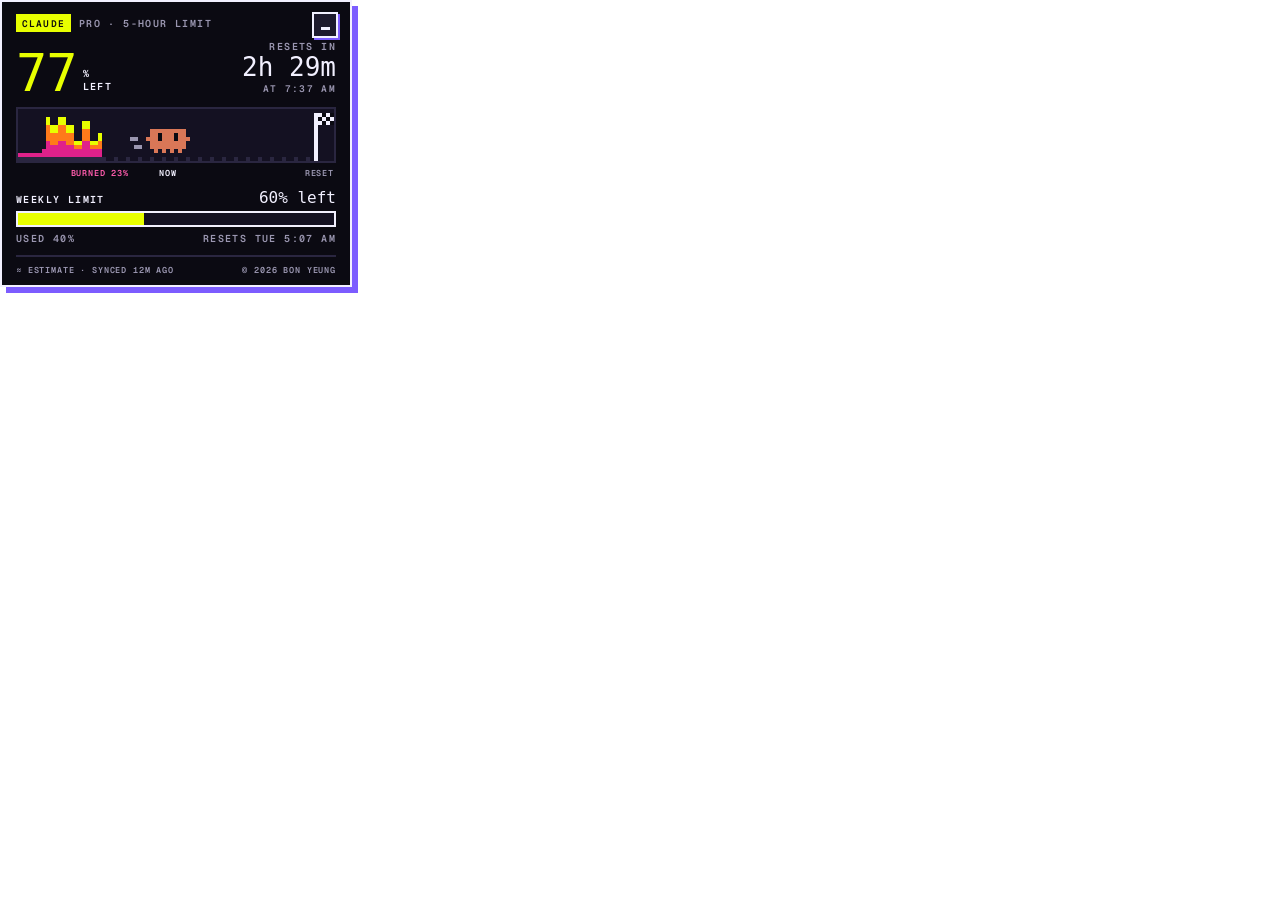
==== ui/index.html @ 203485a1 "First version of Claude Meter A floating pixel widget for macOS that shows how much of your Claude p" ====
<!doctype html>
<html lang="en" data-theme="dark">
<head>
<meta charset="utf-8">
<meta name="viewport" content="width=device-width, initial-scale=1">
<title>Claude Meter</title>
<!-- Geist family from Google Fonts. If offline, the system fallbacks still read fine. -->
<link rel="stylesheet" href="https://fonts.googleapis.com/css2?family=Geist:wght@400;500&family=Geist+Mono:wght@500;600&family=Geist+Pixel&display=swap">
<link rel="stylesheet" href="meter.css">
</head>
<body>
  <main class="card" id="card" data-mood="ok">
    <header class="head">
      <span class="sticker">CLAUDE</span>
      <span class="label" id="plan">5-hour limit</span>
    </header>

    <button class="icon-btn" id="sizeBtn" type="button" aria-label="Switch to mini size" title="Mini size">
      <svg viewBox="0 0 8 8" aria-hidden="true"><rect x="1" y="5" width="6" height="2"/></svg>
    </button>

    <div class="left">
      <span class="big" id="left">--</span><span class="big-unit">%<br>left</span>
    </div>

    <div class="reset">
      <span class="label">Resets in</span>
      <span class="count" id="count">--</span>
      <span class="label at" id="resetAt"></span>
    </div>

    <!-- The lane: Clawd runs to the reset flag as time passes; a fire of burned tokens chases him. -->
    <div class="lane" id="laneBox" title="Clawd runs to the reset. Don't let the fire catch him.">
      <canvas id="lane" aria-hidden="true"></canvas>
    </div>
    <div class="tags" aria-hidden="true">
      <span class="tag fire" id="tagFire">Burned 0%</span>
      <span class="tag now" id="tagNow">Now</span>
      <span class="tag end">RESET</span>
    </div>

    <section class="week" aria-label="Weekly limit">
      <div class="wrow">
        <span class="label strong">Weekly limit</span>
        <span class="wleft" id="wLeft">--</span>
      </div>
      <div class="wbar"><i id="wFill"></i></div>
      <div class="wrow">
        <span class="label" id="wUsed">Used --</span>
        <span class="label" id="wReset">Resets --</span>
      </div>
    </section>

    <footer class="foot">
      <span id="foot"></span>
      <span class="credit"><span class="by">© 2026 Bon Yeung</span><span class="hint">Right-click for options</span></span>
    </footer>
  </main>
<script src="meter.js"></script>
</body>
</html>
---- ui/meter.css ----
/* Claude Meter — "Loud Retro" design tokens (dark + light).
   Square corners, 2px borders, hard offset shadows, stepped motion. */

:root, :root[data-theme="dark"] {
  --bg:#0B0A12; --bg-2:#141122; --surface:#1D1A2D; --surface-2:#2A2640;
  --fg:#F2F0FF; --text-2:#C9C6DA; --muted:#9A96B0;
  --line:#F2F0FF; --line-soft:#2A2640;
  --accent-text:#E8FF00; --bar:#E8FF00; --hard-shadow:#7C5CFF;
  --warn:#FF5CAD;       /* lighter than brand pink so small text passes 4.5:1 on --bg */
  --focus:#A48CFF;
}
:root[data-theme="light"] {
  --bg:#E6E4EC; --bg-2:#D9D6E2; --surface:#F4F3F8; --surface-2:#C9C5D6;
  --fg:#0B0A12; --text-2:#3E3A52; --muted:#5A5672;
  --line:#0B0A12; --line-soft:#C4C0D2;
  --accent-text:#5B3FE0; --bar:#7C5CFF; --hard-shadow:#0B0A12;
  --warn:#B0156A;
  --focus:#5B3FE0;
}

/* The window itself is transparent; only the card is painted. */
html, body { margin:0; background:transparent; overflow:hidden; }
body { -webkit-user-select:none; user-select:none; cursor:default; }

.card {
  position:absolute; top:0; left:0;
  width:352px; box-sizing:border-box;
  padding:12px 14px 9px;
  background:var(--bg); color:var(--fg);
  border:2px solid var(--line);
  box-shadow:6px 6px 0 var(--hard-shadow);
  font-family:Geist, -apple-system, system-ui, sans-serif;
  display:grid;
  grid-template-columns:1fr auto;
  column-gap:12px;
  grid-template-areas:
    "head   head"
    "left   reset"
    "lane   lane"
    "tags   tags"
    "week   week"
    "foot   foot";
}

.label, .tag, .foot, .sticker, .big-unit {
  font-family:"Geist Mono", ui-monospace, Menlo, monospace;
  font-weight:600; text-transform:uppercase; letter-spacing:.14em;
}
.label { font-size:10px; color:var(--muted); }

.head { grid-area:head; display:flex; align-items:center; gap:8px; min-width:0; padding-right:34px; }
.sticker { font-size:9.5px; background:#E8FF00; color:#0E0E0B; padding:3px 6px 2px; letter-spacing:.12em; }
.head .label { white-space:nowrap; overflow:hidden; text-overflow:ellipsis; }

.icon-btn {
  position:absolute; top:10px; right:12px;
  width:26px; height:26px; padding:0;
  display:grid; place-items:center;
  background:var(--surface); color:var(--fg);
  border:2px solid var(--line); border-radius:0;
  box-shadow:2px 2px 0 var(--hard-shadow);
  cursor:pointer;
  transition:transform 120ms steps(2), box-shadow 120ms steps(2);
}
.icon-btn svg { width:12px; height:12px; fill:currentColor; shape-rendering:crispEdges; }
.icon-btn:hover { transform:translate(-1px,-1px); box-shadow:3px 3px 0 var(--hard-shadow); }
.icon-btn:active { transform:translate(1px,1px); box-shadow:1px 1px 0 var(--hard-shadow); }
.icon-btn:focus-visible { outline:2px solid var(--focus); outline-offset:2px; }

/* Big readout: what's left, and when it refills */
.left { grid-area:left; display:flex; align-items:flex-end; gap:6px; margin-top:8px; }
.big {
  font-family:"Geist Pixel", ui-monospace, monospace; font-weight:400;
  font-size:52px; line-height:.86; letter-spacing:-.02em; color:var(--accent-text);
  font-variant-numeric:tabular-nums;
}
.big-unit { font-size:10px; line-height:1.25; color:var(--fg); padding-bottom:2px; }

.reset { grid-area:reset; display:flex; flex-direction:column; align-items:flex-end; justify-content:flex-end; gap:3px; margin-top:8px; }
.count {
  font-family:"Geist Pixel", ui-monospace, monospace; font-weight:400;
  font-size:26px; line-height:.9; color:var(--fg);
  font-variant-numeric:tabular-nums;
}
.at { font-size:9.5px; }

.lane {
  grid-area:lane; position:relative; height:52px; margin-top:12px;
  background:var(--bg-2); border:2px solid var(--line-soft);
  cursor:pointer;
}
.lane canvas { display:block; width:100%; height:100%; image-rendering:pixelated; }

.tags { grid-area:tags; position:relative; height:15px; margin:0 2px; }
.tag { position:absolute; top:4px; font-size:8.5px; color:var(--muted); white-space:nowrap; letter-spacing:.1em; }
.tag.now { color:var(--fg); }
.tag.fire { color:var(--warn); }
.tag.end { right:0; }

/* Weekly: a plain bar. The fill is what you've used; the right end is the limit and the reset. */
.week { grid-area:week; margin-top:12px; display:grid; gap:5px; }
.wrow { display:flex; justify-content:space-between; align-items:baseline; gap:8px; }
.wleft { font-family:"Geist Pixel", ui-monospace, monospace; font-size:16px; line-height:1; color:var(--fg); }
.wbar { height:12px; border:2px solid var(--line); background:var(--bg-2); }
.wbar i { display:block; height:100%; background:var(--bar); }
.week .wrow .label.strong { color:var(--fg); }

.foot {
  grid-area:foot; display:flex; justify-content:space-between; gap:8px;
  margin-top:10px; padding-top:7px; border-top:2px solid var(--line-soft);
  font-size:8.5px; color:var(--muted); letter-spacing:.1em;
}
/* Credit sits bottom-right; on hover it swaps for the right-click hint in the same spot. */
.foot .credit { display:grid; justify-items:end; }
.foot .by, .foot .hint { grid-area:1 / 1; white-space:nowrap; }
.foot .hint { visibility:hidden; }
.card:hover .foot .hint { visibility:visible; }
.card:hover .foot .by { visibility:hidden; }

/* Moods change the colour of the big number */
.card[data-mood="warn"] .big { color:var(--warn); }
.card[data-mood="out"] .big { color:var(--muted); }

/* Mini size: one row with the number, the lane and the countdown */
html.mini .card {
  width:auto;
  padding:8px 10px 8px 12px;
  grid-template-columns:auto 190px auto auto;
  grid-template-areas:"left lane reset btn";
  align-items:center;
}
html.mini .head, html.mini .tags,
html.mini .week, html.mini .foot, html.mini .reset .at { display:none; }
/* Keep a small "Resets in" over the countdown so the time isn't ambiguous */
html.mini .reset .label { font-size:8px; letter-spacing:.12em; }
html.mini .reset { gap:2px; }
html.mini .left, html.mini .reset { margin:0; }
html.mini .big { font-size:30px; }
html.mini .big-unit { font-size:8.5px; }
html.mini .count { font-size:18px; }
html.mini .lane { margin:0; height:44px; }
html.mini .icon-btn { position:static; grid-area:btn; align-self:center; }

@media (prefers-reduced-motion: reduce) {
  .icon-btn, .foot .hint { transition:none; }
}
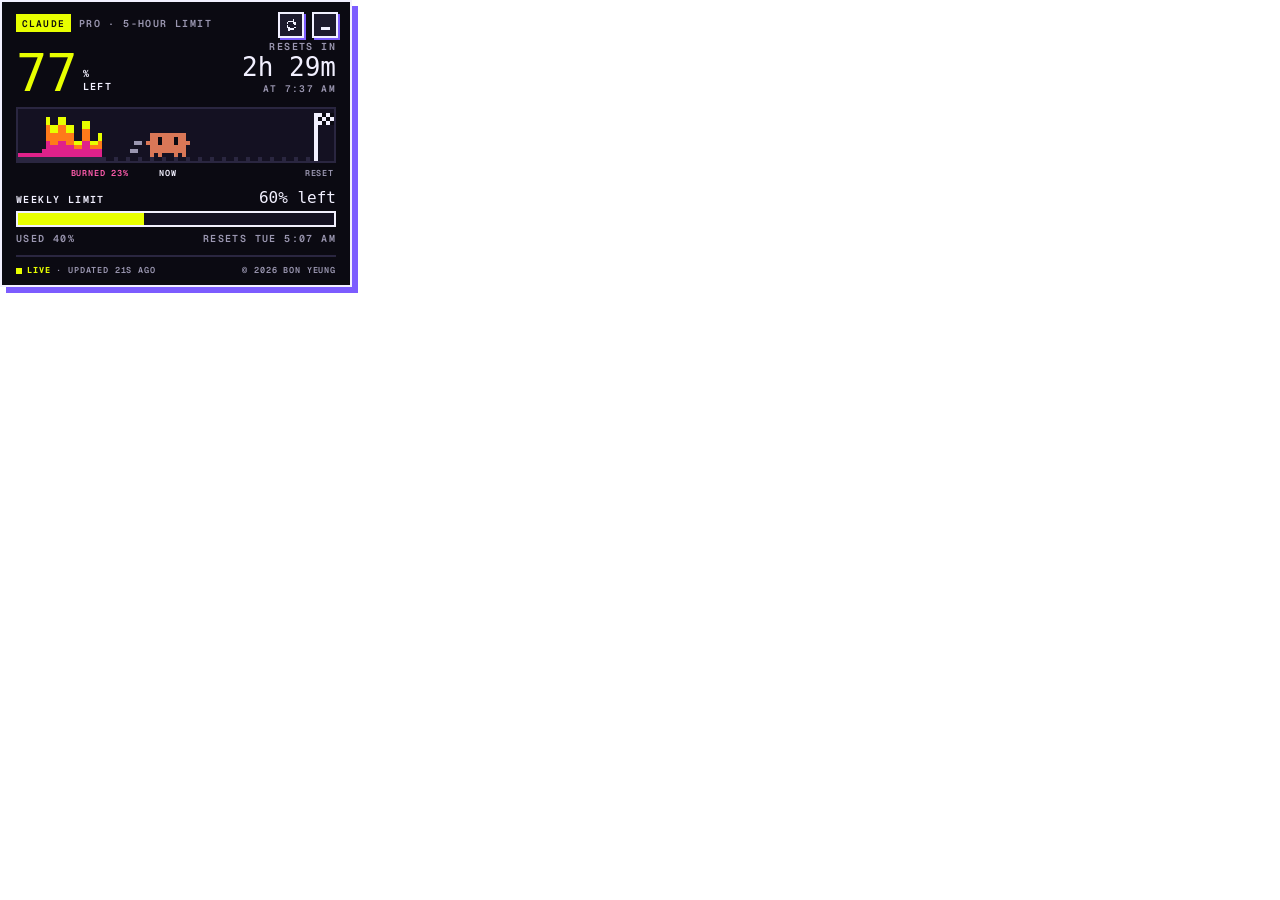
==== commit 0e6d7a05: "Live usage for all of Claude, plus a sync button - Fetch exact 5-hour and weekly usage from the acco" ====
--- a/ui/index.html
+++ b/ui/index.html
@@ -15,6 +15,9 @@
       <span class="label" id="plan">5-hour limit</span>
     </header>
 
+    <button class="icon-btn sync-btn" id="syncBtn" type="button" aria-label="Sync now" title="Sync now">
+      <svg viewBox="0 0 8 8" aria-hidden="true"><path d="M2 1h4v1h1v2H6V2H2v1H1V2h1zM1 4h1v2h4V5h1v1H6v1H2V6H1z"/><path d="M5 0h1v3H5zM2 5h1v3H2z"/></svg>
+    </button>
     <button class="icon-btn" id="sizeBtn" type="button" aria-label="Switch to mini size" title="Mini size">
       <svg viewBox="0 0 8 8" aria-hidden="true"><rect x="1" y="5" width="6" height="2"/></svg>
     </button>
@@ -27,6 +30,7 @@
       <span class="label">Resets in</span>
       <span class="count" id="count">--</span>
       <span class="label at" id="resetAt"></span>
+      <span class="mini-live" id="miniLive"></span>
     </div>
 
     <!-- The lane: Clawd runs to the reset flag as time passes; a fire of burned tokens chases him. -->
--- a/ui/meter.css
+++ b/ui/meter.css
@@ -8,6 +8,7 @@
   --accent-text:#E8FF00; --bar:#E8FF00; --hard-shadow:#7C5CFF;
   --warn:#FF5CAD;       /* lighter than brand pink so small text passes 4.5:1 on --bg */
   --focus:#A48CFF;
+  --live:#E8FF00;
 }
 :root[data-theme="light"] {
   --bg:#E6E4EC; --bg-2:#D9D6E2; --surface:#F4F3F8; --surface-2:#C9C5D6;
@@ -16,6 +17,7 @@
   --accent-text:#5B3FE0; --bar:#7C5CFF; --hard-shadow:#0B0A12;
   --warn:#B0156A;
   --focus:#5B3FE0;
+  --live:#5B3FE0;   /* no lime text on light backgrounds */
 }
 
 /* The window itself is transparent; only the card is painted. */
@@ -48,7 +50,7 @@
 }
 .label { font-size:10px; color:var(--muted); }
 
-.head { grid-area:head; display:flex; align-items:center; gap:8px; min-width:0; padding-right:34px; }
+.head { grid-area:head; display:flex; align-items:center; gap:8px; min-width:0; padding-right:70px; }
 .sticker { font-size:9.5px; background:#E8FF00; color:#0E0E0B; padding:3px 6px 2px; letter-spacing:.12em; }
 .head .label { white-space:nowrap; overflow:hidden; text-overflow:ellipsis; }
 
@@ -66,6 +68,17 @@
 .icon-btn:hover { transform:translate(-1px,-1px); box-shadow:3px 3px 0 var(--hard-shadow); }
 .icon-btn:active { transform:translate(1px,1px); box-shadow:1px 1px 0 var(--hard-shadow); }
 .icon-btn:focus-visible { outline:2px solid var(--focus); outline-offset:2px; }
+/* Sync sits just left of the size button; it spins in steps while fetching */
+.sync-btn { right:46px; }
+.sync-btn.spinning svg { animation:spin 600ms steps(4) infinite; }
+@keyframes spin { to { transform:rotate(360deg); } }
+
+/* Live status: lime when the numbers come straight from your account, pink when they don't */
+.foot .live b, .mini-live.live { color:var(--live); }
+.foot .stale b, .mini-live.stale { color:var(--warn); }
+.foot b { font-weight:700; }
+.dot { display:inline-block; width:6px; height:6px; margin:0 5px 1px 0; background:var(--live); vertical-align:middle; }
+.mini-live { display:none; }
 
 /* Big readout: what's left, and when it refills */
 .left { grid-area:left; display:flex; align-items:flex-end; gap:6px; margin-top:8px; }
@@ -140,6 +153,8 @@
 html.mini .count { font-size:18px; }
 html.mini .lane { margin:0; height:44px; }
 html.mini .icon-btn { position:static; grid-area:btn; align-self:center; }
+html.mini .sync-btn { display:none; }
+html.mini .mini-live { display:block; font-family:"Geist Mono", ui-monospace, monospace; font-weight:600; font-size:7.5px; letter-spacing:.1em; text-transform:uppercase; white-space:nowrap; margin-top:1px; }
 
 @media (prefers-reduced-motion: reduce) {
   .icon-btn, .foot .hint { transition:none; }
